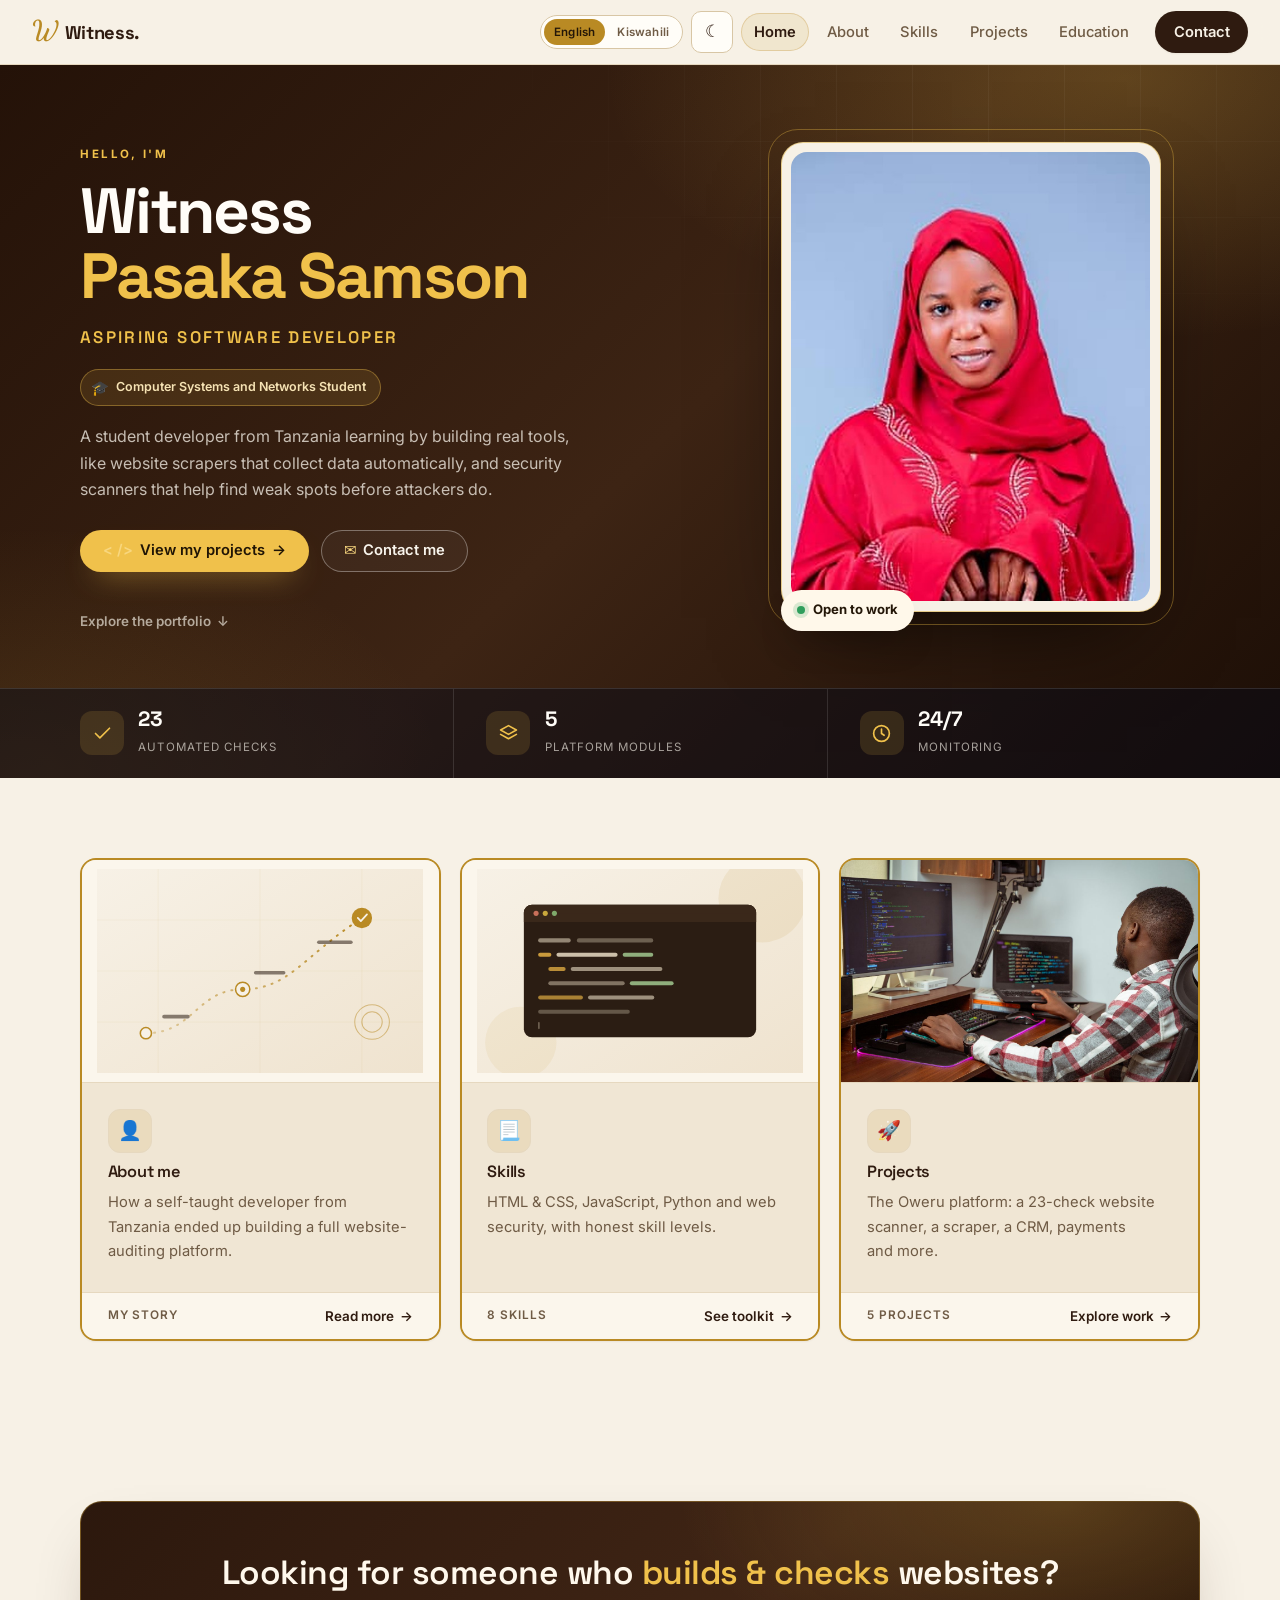
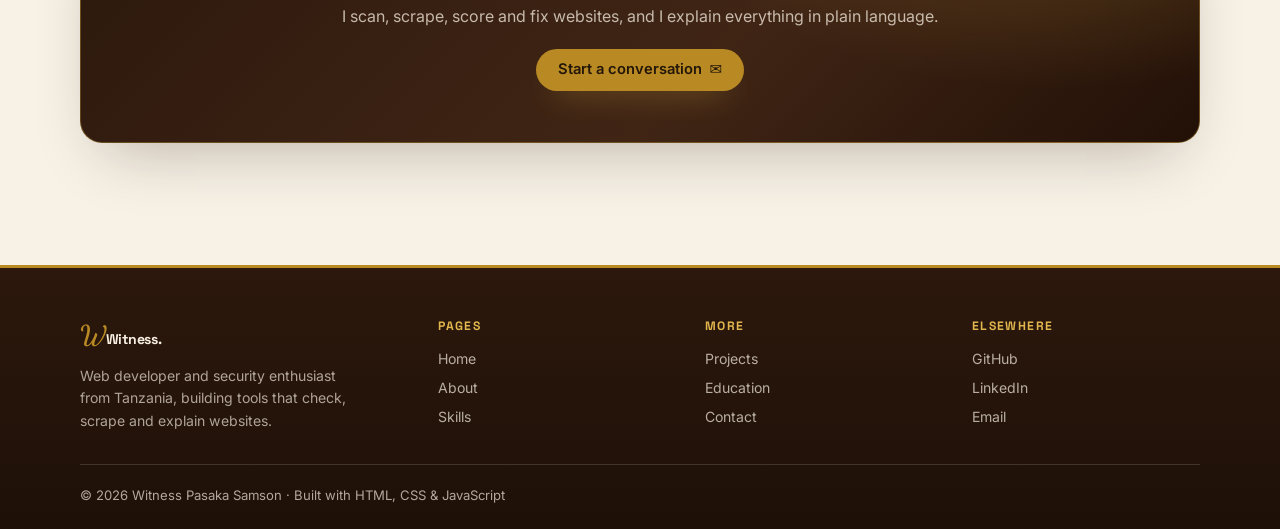
==== index.html @ 0517b13f "Initial portfolio with SEO, education, contact, projects, web3forms" ====
<!DOCTYPE html>
<html lang="en">
<!-- HOME PAGE -->
<head>
  <meta charset="UTF-8" />
  <meta name="viewport" content="width=device-width, initial-scale=1.0" />
  <title>Witness Pasaka Samson — Web Developer &amp; Security Enthusiast</title>
  <meta name="description" content="Portfolio of Witness Pasaka Samson — self-taught web developer from Tanzania building website scrapers, security scanners and the Oweru Tech Solutions platform." />
  <link rel="icon" href="data:image/svg+xml,<svg xmlns='http://www.w3.org/2000/svg' viewBox='0 0 32 32'><rect width='32' height='32' rx='7' fill='%233a2316'/><text x='16' y='22' text-anchor='middle' font-size='18' fill='%23c9a227' font-family='sans-serif' font-weight='700'>W</text></svg>" />
  <meta name="theme-color" content="#3a2316" />
  <meta name="robots" content="index, follow, max-image-preview:large" />
  <link rel="canonical" href="https://witnessamson047.github.io/" />
  <meta property="og:site_name" content="Witness Pasaka Samson — Portfolio" />
  <meta property="og:locale" content="en_US" />
  <meta property="og:locale:alternate" content="sw_TZ" />
  <meta property="og:image:alt" content="Portrait of Witness Pasaka Samson" />
  <script>
    (function () {
      try {
        var saved = localStorage.getItem("theme");
        var theme = saved || (window.matchMedia("(prefers-color-scheme: dark)").matches ? "dark" : "light");
        document.documentElement.setAttribute("data-theme", theme);
      } catch (e) {}
    })();
  </script>
  <script src="i18n.js"></script>
  <link rel="stylesheet" href="styles.css" />
  <link rel="preconnect" href="https://fonts.googleapis.com" />
  <meta property="og:title" content="Witness Pasaka Samson — Web Developer &amp; Security Enthusiast" />
  <meta property="og:description" content="Portfolio of Witness Pasaka Samson — self-taught web developer from Tanzania building website scrapers, security scanners and the Oweru Tech Solutions platform." />
  <meta property="og:type" content="website" />
  <meta property="og:url" content="https://witnessamson047.github.io/" />
  <meta property="og:image" content="https://witnessamson047.github.io/images/profile.jpg" />
  <meta property="og:image:width" content="1200" />
  <meta property="og:image:height" content="630" />
  <meta name="twitter:card" content="summary_large_image" />
  <meta name="twitter:title" content="Witness Pasaka Samson — Web Developer &amp; Security Enthusiast" />
  <meta name="twitter:description" content="Portfolio of Witness Pasaka Samson — self-taught web developer from Tanzania building website scrapers, security scanners and the Oweru Tech Solutions platform." />
  <meta name="twitter:image" content="https://witnessamson047.github.io/images/profile.jpg" />
  <link rel="preconnect" href="https://fonts.gstatic.com" crossorigin />
  <link href="https://fonts.googleapis.com/css2?family=Inter:wght@400;500;600;700&family=Space+Grotesk:wght@500;600;700&family=Dancing+Script:wght@600;700&display=swap" rel="stylesheet" />
</head>
<body>

  <a class="skip-link" href="#main">Skip to content</a>

  <header class="navbar">
    <a href="index.html" class="logo" aria-label="Witness Pasaka Samson — home">
      <span class="cursive">W</span><span class="rest">Witness.</span>
    </a>
    <div class="nav-actions">
      <div class="lang-switch" role="group" aria-label="Language / Lugha">
        <button type="button" class="lang-option" data-lang="en" aria-pressed="true">English</button>
        <button type="button" class="lang-option" data-lang="sw" aria-pressed="false">Kiswahili</button>
      </div>
      <button class="theme-toggle" id="themeToggle" type="button" aria-label="Switch to dark theme" aria-pressed="false">
        <span class="theme-icon" aria-hidden="true">&#9789;</span>
      </button>
      <button class="menu-toggle" id="menuToggle" aria-label="Open menu" aria-expanded="false" aria-controls="navLinks">&#9776;</button>
      <nav class="nav-links" id="navLinks" aria-label="Main navigation">
      <a href="index.html" class="active" aria-current="page">Home</a>
      <a href="about.html">About</a>
      <a href="skills.html">Skills</a>
      <a href="projects.html">Projects</a>
      <a href="education.html">Education</a>
      <a href="contact.html" class="nav-cta">Contact</a>
      </nav>
    </div>
  </header>

  <main id="main" tabindex="-1">

    <!-- ============ HERO ============ -->
    <section class="hero">
      <div class="container">
        <div class="hero-grid" data-fade>
          <div class="hero-left">
            <p class="eyebrow">Hello, I'm</p>
            <h1>Witness <span class="accent">Pasaka Samson</span></h1>
            <p class="hero-role">Aspiring Software Developer</p>
            <span class="intro-badge"><span class="icon" aria-hidden="true">&#127891;</span><span>Computer Systems and Networks Student</span></span>
            <p class="hero-text">
              A student developer from Tanzania learning by building real tools,
              like website scrapers that collect data automatically, and security
              scanners that help find weak spots before attackers do.
            </p>
            <div class="hero-buttons">
              <a href="projects.html" class="btn btn-primary"><span class="code" aria-hidden="true">&lt; /&gt;</span> View my projects <span aria-hidden="true">&rarr;</span></a>
              <a href="contact.html" class="btn btn-outline"><span class="mail" aria-hidden="true">&#9993;</span> Contact me</a>
            </div>
            <a class="hero-scroll" href="#highlights">Explore the portfolio <span aria-hidden="true">&darr;</span></a>
          </div>
          <div class="hero-visual">
            <figure class="photo-frame">
              <img src="images/profile-hero.jpg" alt="Portrait of Witness Pasaka Samson" width="600" height="750" />
            </figure>
            <div class="hero-badge">
              <span class="hero-badge-dot" aria-hidden="true"></span>
              <span>Open to work</span>
            </div>
          </div>
        </div>
      </div>

      <div class="hero-band">
        <div class="container hero-band-inner">
          <div class="hero-stat">
            <span class="hero-stat-icon" aria-hidden="true">
              <svg viewBox="0 0 24 24" fill="none" stroke="currentColor" stroke-width="1.9" stroke-linecap="round" stroke-linejoin="round"><path d="M20 6 9 17l-5-5"/></svg>
            </span>
            <div class="hero-stat-copy"><strong>23</strong><span>Automated checks</span></div>
          </div>
          <div class="hero-stat">
            <span class="hero-stat-icon" aria-hidden="true">
              <svg viewBox="0 0 24 24" fill="none" stroke="currentColor" stroke-width="1.9" stroke-linecap="round" stroke-linejoin="round"><path d="m12 3 9 5-9 5-9-5 9-5Z"/><path d="m3 13 9 5 9-5"/></svg>
            </span>
            <div class="hero-stat-copy"><strong>5</strong><span>Platform modules</span></div>
          </div>
          <div class="hero-stat">
            <span class="hero-stat-icon" aria-hidden="true">
              <svg viewBox="0 0 24 24" fill="none" stroke="currentColor" stroke-width="1.9" stroke-linecap="round" stroke-linejoin="round"><circle cx="12" cy="12" r="9"/><path d="M12 7v5l3 2"/></svg>
            </span>
            <div class="hero-stat-copy"><strong>24/7</strong><span>Monitoring</span></div>
          </div>
        </div>
      </div>
    </section>

    <!-- ============ HIGHLIGHTS ============ -->
    <section class="section" id="highlights">
      <div class="container">
        <div class="home-strip" data-fade>

          <article class="card home-card">
            <figure class="card-media">
              <img src="images/story-journey.svg" alt="" loading="lazy" />
            </figure>
            <div class="card-body">
              <div class="icon-badge" aria-hidden="true">&#128100;</div>
              <h3>About me</h3>
              <p>How a self-taught developer from Tanzania ended up building a full website-auditing platform.</p>
            </div>
            <footer class="card-footer">
              <span class="card-meta">My story</span>
              <a class="card-action" href="about.html">Read more <span aria-hidden="true">&rarr;</span></a>
            </footer>
          </article>

          <article class="card home-card">
            <figure class="card-media">
              <img src="images/skills-code.svg" alt="" loading="lazy" />
            </figure>
            <div class="card-body">
              <div class="icon-badge" aria-hidden="true">&#128195;</div>
              <h3>Skills</h3>
              <p>HTML &amp; CSS, JavaScript, Python and web security, with honest skill levels.</p>
            </div>
            <footer class="card-footer">
              <span class="card-meta">8 skills</span>
              <a class="card-action" href="skills.html">See toolkit <span aria-hidden="true">&rarr;</span></a>
            </footer>
          </article>

          <article class="card home-card">
            <figure class="card-media">
              <img class="photo" src="images/oweru-developer-coding.jpg" alt="Developer writing code at a workstation, from Oweru Tech Solutions" loading="lazy" />
            </figure>
            <div class="card-body">
              <div class="icon-badge" aria-hidden="true">&#128640;</div>
              <h3>Projects</h3>
              <p>The Oweru platform: a 23-check website scanner, a scraper, a CRM, payments and more.</p>
            </div>
            <footer class="card-footer">
              <span class="card-meta">5 projects</span>
              <a class="card-action" href="projects.html">Explore work <span aria-hidden="true">&rarr;</span></a>
            </footer>
          </article>

        </div>
      </div>
    </section>

    <!-- ============ CALL TO ACTION ============ -->
    <section class="section section-alt cta-section">
      <div class="container">
        <div class="section-head centered" data-fade>
          <h2 style="font-size:clamp(1.5rem,3.4vw,2.1rem);">Looking for someone who <span class="accent">builds &amp; checks</span> websites?</h2>
          <p class="lead" style="margin-inline:auto;">I scan, scrape, score and fix websites, and I explain everything in plain language.</p>
          <a href="contact.html" class="btn btn-primary" style="margin-top:0.6rem;">Start a conversation <span aria-hidden="true">&#9993;</span></a>
        </div>
      </div>
    </section>

  </main>

  <footer class="footer">
    <div class="container">
      <div class="footer-grid">
        <div class="footer-brand">
          <a href="index.html" class="logo"><span class="cursive">W</span><span class="rest">Witness.</span></a>
          <p>Web developer and security enthusiast from Tanzania, building tools that check, scrape and explain websites.</p>
        </div>
        <div>
          <h4>Pages</h4>
          <a href="index.html">Home</a>
          <a href="about.html">About</a>
          <a href="skills.html">Skills</a>
        </div>
        <div>
          <h4>More</h4>
          <a href="projects.html">Projects</a>
          <a href="education.html">Education</a>
          <a href="contact.html">Contact</a>
        </div>
        <div>
          <h4>Elsewhere</h4>
          <a href="https://github.com/witnessamson047" target="_blank" rel="noopener">GitHub</a>
          <a href="https://linkedin.com" target="_blank" rel="noopener">LinkedIn</a>
          <a href="mailto:witnessamson047@gmail.com">Email</a>
        </div>
      </div>
      <div class="footer-bottom">
        <p data-i18n="footer.legal">&copy; <span id="year"></span> Witness Pasaka Samson &middot; Built with HTML, CSS &amp; JavaScript</p>
        <button id="backToTop" class="back-to-top" aria-label="Back to top">&uarr;</button>
      </div>
    </div>
  </footer>

  <script src="script.js"></script>
</body>
</html>
---- styles.css ----
/* ==========================================================================
   Witness Pasaka Samson — portfolio design system
   One stylesheet shared by every page. Organised in layers:
   1 tokens, 2 base, 3 layout helpers, 4 nav, 5 hero, 6 buttons,
   7 cards (+ shared card footer), 8 page sections, 9 footer, 10 states,
   11 motion, 12 responsive.
   ========================================================================== */

/* ============================ 1. Design tokens ============================ */
:root {
  color-scheme: light;

  --bg: #f7f1e6;
  --bg-alt: #f0e6d4;
  --surface: #fffdf8;
  --surface-sunken: #fbf6ec;
  --border: #e6d8bf;
  --border-strong: #d8c6a5;

  --text: #2f1b10;
  --text-muted: #6f5b45;

  --gold: #b98a24;
  --gold-bright: #d9ad3f;
  --gold-soft: rgba(185, 138, 36, 0.12);
  --gold-ring: rgba(185, 138, 36, 0.32);
  --gold-ink: #6d4f14;
  --nav-bg: rgba(247, 241, 230, 0.86);
  --solid-hover: #462817;
  --danger: #9a211a;
  --danger-ring: rgba(179, 38, 30, 0.18);
  --success-bg: #f0f7f1;
  --success-border: #bfd8c6;
  --success-text: #2c6e49;

  --radius-sm: 10px;
  --radius: 16px;
  --radius-lg: 22px;

  --shadow-sm: 0 1px 2px rgba(47, 27, 16, 0.06);
  --shadow-md: 0 10px 24px -10px rgba(47, 27, 16, 0.22);
  --shadow-lg: 0 28px 60px -24px rgba(47, 27, 16, 0.3);

  --font-body: "Inter", "Segoe UI", system-ui, -apple-system, sans-serif;
  --font-display: "Space Grotesk", "Inter", system-ui, sans-serif;

  --max-width: 1120px;
  --gutter: clamp(1.1rem, 4vw, 2rem);
  --ease: cubic-bezier(0.4, 0, 0.2, 1);
}

/* Dark theme — same tokens, re-pointed. Set by the toggle in the navbar. */
html[data-theme="dark"] {
  color-scheme: dark;

  --bg: #17120e;
  --bg-alt: #201812;
  --surface: #241b14;
  --surface-sunken: #1d1610;
  --border: #3a2b1e;
  --border-strong: #4b3826;

  --text: #f6ecdb;
  --text-muted: #bda98d;

  --gold: #d9ad3f;
  --gold-bright: #e8c76b;
  --gold-soft: rgba(217, 173, 63, 0.14);
  --gold-ring: rgba(217, 173, 63, 0.4);
  --gold-ink: #ecc878;
  --nav-bg: rgba(23, 18, 14, 0.86);
  --solid-hover: #e4d3b8;

  --danger: #ff9d92;
  --danger-ring: rgba(255, 157, 146, 0.25);
  --success-bg: #15261b;
  --success-border: #2d5339;
  --success-text: #86e0aa;

  --shadow-sm: 0 1px 2px rgba(0, 0, 0, 0.4);
  --shadow-md: 0 10px 24px -10px rgba(0, 0, 0, 0.6);
  --shadow-lg: 0 28px 60px -24px rgba(0, 0, 0, 0.7);
}

/* ================================ 2. Base ================================ */
*,
*::before,
*::after { box-sizing: border-box; }

* { margin: 0; padding: 0; }

html { scroll-behavior: smooth; -webkit-text-size-adjust: 100%; }

/* Keep in-page targets clear of the sticky navbar */
[id] { scroll-margin-top: 84px; }

body {
  background: var(--bg);
  color: var(--text);
  font-family: var(--font-body);
  font-size: 1rem;
  line-height: 1.65;
  -webkit-font-smoothing: antialiased;
  transition: background-color 0.3s var(--ease), color 0.3s var(--ease);
}

h1, h2, h3, h4 {
  font-family: var(--font-display);
  font-weight: 600;
  line-height: 1.2;
  letter-spacing: -0.015em;
  color: var(--text);
  text-wrap: balance;
}

p { text-wrap: pretty; }

a { color: var(--gold); text-decoration: none; }
a:hover { color: var(--text); }

img { display: block; max-width: 100%; }

ul { list-style: none; }

::selection { background: var(--gold-ring); color: var(--text); }

:focus-visible {
  outline: 2px solid var(--gold);
  outline-offset: 3px;
  border-radius: 4px;
}

/* Skip link for keyboard users */
.skip-link {
  position: absolute;
  left: 1rem;
  top: -100px;
  z-index: 200;
  padding: 0.7rem 1.1rem;
  border-radius: var(--radius-sm);
  background: var(--text);
  color: var(--bg);
  font-weight: 600;
  transition: top 0.2s var(--ease);
}
.skip-link:focus { top: 1rem; color: var(--bg); }

/* ============================ 3. Layout helpers ========================== */
.container {
  width: min(var(--max-width), 100% - (var(--gutter) * 2));
  margin-inline: auto;
}

.accent { color: var(--gold); }

.section { padding: clamp(3rem, 7vw, 5rem) 0; }
.section-alt { background: var(--bg); }
.section-tight { padding-top: clamp(1.5rem, 4vw, 3rem); }

/* Dark call-to-action panel at the end of the home page */
.cta-section .section-head {
  max-width: none;
  padding: clamp(1.8rem, 5vw, 3.2rem);
  border: 1px solid rgba(217, 173, 63, 0.35);
  border-radius: var(--radius-lg);
  background:
    radial-gradient(620px 300px at 88% 0%, rgba(217, 173, 63, 0.22), transparent 62%),
    linear-gradient(135deg, #2c180d 0%, #402515 58%, #221007 100%);
  --text: #f7efe1;
  --text-muted: rgba(247, 239, 225, 0.74);
  color: #f7efe1;
  box-shadow: var(--shadow-lg);
}
.cta-section .section-head h2 {
  color: #fff8ec;
  font-size: clamp(1.5rem, 3.4vw, 2.1rem);
}
.cta-section .section-head .accent { color: #f0c14b; }
.cta-section .section-head .lead { color: var(--text-muted); }
.cta-section .section-head .btn-primary {
  background: var(--gold);
  color: #241708;
  box-shadow: 0 16px 30px -18px rgba(217, 173, 63, 0.9);
}
.cta-section .section-head .btn-primary:hover {
  background: var(--gold-bright);
  color: #241708;
}

.section-head {
  display: flex;
  flex-direction: column;
  gap: 0.6rem;
  margin-bottom: clamp(1.6rem, 4vw, 2.6rem);
}
.section-head.centered {
  align-items: center;
  text-align: center;
}

.section-title {
  font-size: clamp(1.45rem, 3.2vw, 2rem);
  margin-bottom: 1.9rem;
  position: relative;
}
.section-title.centered {
  text-align: center;
  margin-bottom: 1.9rem;
}

.eyebrow {
  color: var(--gold);
  font-size: 0.75rem;
  font-weight: 700;
  letter-spacing: 0.18em;
  text-transform: uppercase;
}

.lead {
  color: var(--text-muted);
  max-width: 62ch;
}

/* ============================== 4. Navbar ================================ */
.navbar {
  position: sticky;
  top: 0;
  z-index: 100;
  display: flex;
  align-items: center;
  justify-content: space-between;
  gap: 1rem;
  padding: 0.7rem var(--gutter);
  background: var(--nav-bg);
  backdrop-filter: blur(14px);
  -webkit-backdrop-filter: blur(14px);
  border-bottom: 1px solid var(--border);
  transition: box-shadow 0.25s var(--ease);
}
.navbar.scrolled { box-shadow: var(--shadow-sm); }

.logo {
  display: inline-flex;
  align-items: baseline;
  gap: 0.45rem;
  font-family: var(--font-display);
  font-size: 1.15rem;
  font-weight: 700;
  color: var(--text);
  letter-spacing: -0.02em;
}
.logo:hover { color: var(--text); }
.logo .cursive {
  font-family: "Dancing Script", "Segoe Script", cursive;
  font-size: 1.7rem;
  line-height: 1;
  color: var(--gold);
}
.logo .rest { color: var(--text); }

.nav-actions {
  display: flex;
  align-items: center;
  gap: 0.5rem;
}

.nav-links {
  display: flex;
  align-items: center;
  gap: 0.35rem;
}
.nav-links a {
  display: inline-flex;
  align-items: center;
  padding: 0.42rem 0.8rem;
  border-radius: 999px;
  font-size: 0.92rem;
  font-weight: 500;
  color: var(--text-muted);
  transition: color 0.2s var(--ease), background 0.2s var(--ease);
}
.nav-links a:hover { color: var(--text); background: rgba(185, 138, 36, 0.1); }
.nav-links a.active {
  color: var(--text);
  font-weight: 600;
  background: var(--gold-soft);
  box-shadow: inset 0 0 0 1px rgba(185, 138, 36, 0.28);
}

.nav-links a.nav-cta {
  margin-left: 0.5rem;
  padding: 0.55rem 1.15rem;
  background: var(--text);
  color: var(--bg);
  font-weight: 600;
  box-shadow: var(--shadow-sm);
}
.nav-links a.nav-cta:hover,
.nav-links a.nav-cta.active {
  background: var(--solid-hover);
  color: var(--bg);
}
.nav-links a.nav-cta.active { box-shadow: var(--shadow-sm); }

.theme-toggle {
  display: inline-grid;
  place-items: center;
  width: 42px;
  height: 42px;
  border: 1px solid var(--border-strong);
  border-radius: var(--radius-sm);
  background: var(--surface);
  color: var(--text);
  font-size: 1.05rem;
  line-height: 1;
  cursor: pointer;
  transition: background 0.2s var(--ease), border-color 0.2s var(--ease),
    transform 0.15s var(--ease);
}
.theme-toggle:hover { background: var(--gold-soft); border-color: var(--gold); }
.theme-toggle:active { transform: scale(0.95); }

/* Language: two explicit options in a segmented control */
.lang-switch {
  display: inline-flex;
  align-items: center;
  gap: 2px;
  padding: 3px;
  border: 1px solid var(--border-strong);
  border-radius: 999px;
  background: var(--surface);
}
.lang-option {
  border: 0;
  background: transparent;
  color: var(--text-muted);
  font-family: var(--font-body);
  font-size: 0.72rem;
  font-weight: 600;
  letter-spacing: 0.02em;
  padding: 0.38rem 0.62rem;
  border-radius: 999px;
  cursor: pointer;
  transition: background 0.18s var(--ease), color 0.18s var(--ease);
}
.lang-option:hover { color: var(--text); background: var(--gold-soft); }
.lang-option.is-active { background: var(--gold); color: #241708; }

.menu-toggle {
  display: none;
  align-items: center;
  justify-content: center;
  width: 42px;
  height: 42px;
  border: 1px solid var(--border-strong);
  border-radius: var(--radius-sm);
  background: var(--surface);
  color: var(--text);
  font-size: 1.15rem;
  line-height: 1;
  cursor: pointer;
}
.menu-toggle:hover { background: var(--gold-soft); }

/* ================================ 5. Hero ================================
   Navy-and-gold hero: deep navy field, gold accents, portrait on the right
   and a dark statistic band underneath.
   ======================================================================== */
.hero {
  /* Local palette so the hero keeps its navy identity in both themes */
  --text: #f6f1e7;
  --text-muted: rgba(246, 241, 231, 0.76);
  --border: rgba(255, 255, 255, 0.14);
  --gold: #f0c14b;
  --gold-bright: #f8d77f;
  --gold-soft: rgba(240, 193, 75, 0.12);
  --gold-ink: #f6e3b4;

  position: relative;
  overflow: hidden;
  padding: clamp(2.6rem, 6vw, 4.6rem) 0 0;
  color: #f6f1e7;
  background:
    radial-gradient(840px 420px at 88% 2%, rgba(217, 173, 63, 0.24), transparent 62%),
    radial-gradient(700px 420px at 2% 100%, rgba(217, 173, 63, 0.12), transparent 60%),
    linear-gradient(135deg, #241208 0%, #3d2414 52%, #1c0e06 100%);
}
.hero::before {
  content: "";
  position: absolute;
  inset: 0;
  background-image:
    linear-gradient(rgba(255, 255, 255, 0.045) 1px, transparent 1px),
    linear-gradient(90deg, rgba(255, 255, 255, 0.045) 1px, transparent 1px);
  background-size: 76px 76px;
  -webkit-mask-image: radial-gradient(680px 420px at 78% 0%, #000 10%, transparent 78%);
  mask-image: radial-gradient(680px 420px at 78% 0%, #000 10%, transparent 78%);
  pointer-events: none;
}
.hero > .container { position: relative; z-index: 1; }

.hero-grid {
  display: grid;
  grid-template-columns: minmax(0, 1.08fr) minmax(0, 0.82fr);
  align-items: center;
  gap: clamp(1.8rem, 5vw, 3.6rem);
}

.hero-left { max-width: 35rem; }

.hero .eyebrow {
  display: inline-flex;
  align-items: center;
  gap: 0.7rem;
  color: var(--gold);
  font-size: 0.72rem;
  letter-spacing: 0.22em;
}

.hero h1 {
  font-size: clamp(2.4rem, 5.8vw, 4rem);
  font-weight: 700;
  line-height: 1.02;
  letter-spacing: -0.035em;
  color: #fffdf8;
  margin: 0.85rem 0 0.9rem;
}
.hero h1 .accent { color: var(--gold); }

.hero-role {
  color: var(--gold);
  font-family: var(--font-display);
  font-size: 1.05rem;
  font-weight: 600;
  letter-spacing: 0.14em;
  text-transform: uppercase;
}

.intro-badge {
  display: inline-flex;
  align-items: center;
  gap: 0.45rem;
  margin: 1.1rem 0 1.1rem;
  padding: 0.34rem 0.9rem 0.34rem 0.6rem;
  border: 1px solid rgba(240, 193, 75, 0.38);
  border-radius: 999px;
  background: rgba(240, 193, 75, 0.12);
  color: var(--gold-ink);
  font-size: 0.78rem;
  font-weight: 600;
}
.intro-badge .icon { font-size: 0.9rem; }

.hero-text {
  color: var(--text-muted);
  max-width: 32rem;
  margin-bottom: 1.7rem;
}

.hero-buttons {
  display: flex;
  flex-wrap: wrap;
  gap: 0.8rem;
}

/* Gold primary + ghost outline, scoped to the navy field */
.hero .btn-primary {
  background: var(--gold);
  color: #201505;
  box-shadow: 0 14px 30px -16px rgba(240, 193, 75, 0.85);
}
.hero .btn-primary:hover { background: var(--gold-bright); }
.hero .btn-outline {
  border-color: rgba(255, 255, 255, 0.34);
  background: rgba(255, 255, 255, 0.04);
  color: #f8f4ec;
}
.hero .btn-outline:hover {
  border-color: var(--gold);
  background: rgba(240, 193, 75, 0.12);
  color: #fff;
}

.hero-scroll {
  display: inline-flex;
  align-items: center;
  gap: 0.4rem;
  margin-top: clamp(1.6rem, 4vw, 2.4rem);
  font-size: 0.84rem;
  font-weight: 600;
  color: rgba(246, 241, 231, 0.65);
}
.hero-scroll:hover { color: var(--gold); }

/* Portrait */
.hero-visual {
  position: relative;
  display: grid;
  place-items: center;
  padding-bottom: 1.2rem;
}

.photo-frame {
  position: relative;
  width: 100%;
  max-width: 380px;
  margin-inline: auto;
  border: 1px solid rgba(217, 173, 63, 0.55);
  border-radius: 22px;
  background: #f7f1e6;
  padding: 0.6rem;
  box-shadow: 0 40px 90px -34px rgba(0, 0, 0, 0.75);
}
.photo-frame::after {
  content: "";
  position: absolute;
  inset: -14px;
  border: 1px solid rgba(217, 173, 63, 0.4);
  border-radius: 30px;
  pointer-events: none;
}
.photo-frame img {
  display: block;
  width: 100%;
  height: auto;
  aspect-ratio: 4 / 5;
  object-fit: cover;
  object-position: 50% 22%;
  border-radius: 16px;
}

.hero-badge {
  position: absolute;
  left: max(0px, calc(50% - 190px));
  bottom: 0;
  display: inline-flex;
  align-items: center;
  gap: 0.5rem;
  padding: 0.6rem 1rem;
  border-radius: 999px;
  background: #fff8ea;
  color: #241708;
  font-size: 0.82rem;
  font-weight: 700;
  box-shadow: 0 18px 34px -16px rgba(0, 0, 0, 0.55);
}
.hero-badge-dot {
  width: 8px;
  height: 8px;
  border-radius: 50%;
  background: #2f9e5c;
  box-shadow: 0 0 0 4px rgba(47, 158, 92, 0.18);
}

/* Statistic band under the hero */
.hero-band {
  position: relative;
  z-index: 1;
  margin-top: clamp(2.2rem, 5vw, 3.4rem);
  background: rgba(5, 11, 26, 0.45);
  border-top: 1px solid rgba(255, 255, 255, 0.12);
}
.hero-band-inner {
  display: grid;
  grid-template-columns: repeat(3, minmax(0, 1fr));
}
.hero-stat {
  display: flex;
  align-items: center;
  gap: 0.9rem;
  padding: 1.2rem 0;
}
.hero-stat + .hero-stat {
  border-left: 1px solid rgba(255, 255, 255, 0.12);
  padding-left: clamp(1rem, 3vw, 2rem);
}
.hero-stat-icon {
  display: grid;
  place-items: center;
  flex: 0 0 auto;
  width: 44px;
  height: 44px;
  border-radius: 12px;
  background: rgba(240, 193, 75, 0.14);
  color: var(--gold);
}
.hero-stat-icon svg { width: 21px; height: 21px; }
.hero-stat-copy strong {
  display: block;
  font-family: var(--font-display);
  font-size: 1.3rem;
  line-height: 1.15;
  color: #fffdf8;
}
.hero-stat-copy span {
  font-size: 0.72rem;
  letter-spacing: 0.09em;
  text-transform: uppercase;
  color: rgba(246, 241, 231, 0.64);
}

/* Page headers (sub-pages) — cream field, gold rules, bold title */
.page-hero {
  padding: clamp(2.6rem, 6vw, 4.2rem) 0 clamp(2rem, 4.5vw, 3rem);
  text-align: center;
  color: #f6f1e7;
  --text: #f6f1e7;
  --text-muted: rgba(246, 241, 231, 0.76);
  --border: rgba(255, 255, 255, 0.14);
  --gold: #f0c14b;
  --gold-bright: #f8d77f;
  --gold-soft: rgba(240, 193, 75, 0.12);
  --gold-ink: #f6e3b4;
  background:
    radial-gradient(840px 420px at 88% 2%, rgba(217, 173, 63, 0.24), transparent 62%),
    radial-gradient(700px 420px at 2% 100%, rgba(217, 173, 63, 0.12), transparent 60%),
    linear-gradient(135deg, #241208 0%, #3d2414 52%, #1c0e06 100%);
  border-bottom: 1px solid var(--border);
}
html[data-theme="dark"] .page-hero {
  background:
    radial-gradient(680px 320px at 50% -20%, rgba(217, 173, 63, 0.16), transparent 70%),
    linear-gradient(180deg, #241a12, var(--bg));
}
.page-hero .eyebrow {
  display: inline-flex;
  align-items: center;
  gap: 0.7rem;
  color: var(--gold-ink);
  letter-spacing: 0.2em;
  margin-bottom: 0.75rem;
}
.page-hero h1 {
  font-size: clamp(2.1rem, 5vw, 3.2rem);
  font-weight: 700;
  letter-spacing: -0.03em;
  margin-bottom: 0.7rem;
}
.page-hero p {
  color: var(--text-muted);
  font-size: 1.08rem;
  max-width: 44rem;
  margin-inline: auto;
}

/* Oversized page title (About page) */
.page-hero h1.display-title {
  font-size: clamp(2.8rem, 7.5vw, 4.6rem);
  line-height: 1.02;
  letter-spacing: -0.045em;
  margin-bottom: 0.9rem;
}
.page-hero h1.display-title .accent {
  background: linear-gradient(100deg, var(--gold) 0%, var(--gold-bright) 55%, var(--gold) 100%);
  -webkit-background-clip: text;
  background-clip: text;
  -webkit-text-fill-color: transparent;
}

/* =============================== 6. Buttons ============================== */
.btn {
  display: inline-flex;
  align-items: center;
  justify-content: center;
  gap: 0.45rem;
  padding: 0.7rem 1.35rem;
  border: 1px solid transparent;
  border-radius: 999px;
  font-family: inherit;
  font-size: 0.92rem;
  font-weight: 600;
  line-height: 1.2;
  cursor: pointer;
  transition: transform 0.2s var(--ease), background 0.2s var(--ease),
    box-shadow 0.2s var(--ease), border-color 0.2s var(--ease), color 0.2s var(--ease);
}
.btn:hover { transform: translateY(-2px); }
.btn:active { transform: translateY(0); }

.btn-primary {
  background: var(--text);
  color: var(--bg);
  box-shadow: 0 10px 22px -12px rgba(47, 27, 16, 0.65);
}
.btn-primary:hover { background: var(--solid-hover); color: var(--bg); }
.btn:disabled { opacity: 0.65; cursor: progress; transform: none; }

.btn-outline {
  border-color: var(--border-strong);
  background: var(--surface);
  color: var(--text);
}
.btn-outline:hover { border-color: var(--gold); background: var(--gold-soft); color: var(--text); }

.btn-ghost { color: var(--text-muted); padding-inline: 0.6rem; }
.btn-ghost:hover { color: var(--gold); }

.btn .code,
.btn .mail { color: var(--gold-bright); }

/* ================================ 7. Cards =============================== */
.card {
  position: relative;
  display: flex;
  flex-direction: column;
  background: var(--bg-alt);
  border: 1px solid var(--gold);
  border-radius: var(--radius);
  box-shadow: var(--shadow-sm);
  overflow: hidden;
  transition: transform 0.25s var(--ease), box-shadow 0.25s var(--ease),
    border-color 0.25s var(--ease);
}
.card:hover {
  transform: translateY(-4px);
  border-color: var(--gold);
  box-shadow: var(--shadow-md);
}

.card-body {
  display: flex;
  flex-direction: column;
  flex: 1;
  padding: clamp(1.2rem, 3vw, 1.6rem);
  gap: 0.55rem;
}
.card-body h3 { font-size: 1.08rem; }
.card-body p { color: var(--text-muted); font-size: 0.92rem; }

/* Optional image band at the top of a card */
.card-media {
  margin: 0;
  border-bottom: 1px solid var(--border);
  background: var(--gold-soft);
  overflow: hidden;
}
.card-media img {
  display: block;
  width: 100%;
  aspect-ratio: 16 / 10;
  object-fit: contain;
  object-position: center;
  padding: 0.6rem;
  background: var(--surface-sunken);
  transition: transform 0.5s var(--ease);
}
.card:hover .card-media img { transform: scale(1.03); }
.card-media img.photo {
  padding: 0;
  object-fit: cover;
}

/* Shared card footer — used on every card in the site */
.card-footer {
  display: flex;
  align-items: center;
  justify-content: space-between;
  flex-wrap: wrap;
  gap: 0.6rem 1rem;
  margin-top: auto;
  padding: 0.75rem clamp(1.2rem, 3vw, 1.6rem);
  border-top: 1px solid var(--border);
  background: var(--surface-sunken);
  font-size: 0.8rem;
  color: var(--text-muted);
}
.card-footer .chips { margin: 0; }
.card-footer .card-meta {
  font-size: 0.74rem;
  font-weight: 600;
  letter-spacing: 0.08em;
  text-transform: uppercase;
  color: var(--text-muted);
}
.card-action {
  display: inline-flex;
  align-items: center;
  gap: 0.35rem;
  font-weight: 600;
  font-size: 0.84rem;
  color: var(--text);
}
.card-action span[aria-hidden] { transition: transform 0.2s var(--ease); }
.card-action:hover { color: var(--gold); }
.card-action:hover span[aria-hidden] { transform: translateX(3px); }

.card-img {
  width: 100%;
  aspect-ratio: 16 / 9;
  object-fit: contain;
  object-position: center;
  padding: 0.7rem;
  background: var(--surface-sunken);
  border-bottom: 1px solid var(--border);
}
/* Real photographs fill their frame edge to edge instead of being matted */
.card-img.photo {
  padding: 0;
  object-fit: cover;
}

.icon-badge {
  display: grid;
  place-items: center;
  width: 44px;
  height: 44px;
  border: 1px solid var(--border);
  border-radius: 12px;
  background: var(--gold-soft);
  font-size: 1.2rem;
}

.chips { display: flex; flex-wrap: wrap; gap: 0.4rem; }
.chips span {
  padding: 0.2rem 0.65rem;
  border-radius: 999px;
  background: var(--gold-soft);
  color: var(--gold-ink);
  font-size: 0.72rem;
  font-weight: 600;
  letter-spacing: 0.01em;
}

/* ========================= 8a. Home: highlights ========================== */
.home-strip {
  display: grid;
  grid-template-columns: repeat(3, minmax(0, 1fr));
  gap: 1.2rem;
}
.home-card {
  border: 2px solid var(--gold);
}
.home-card:hover { border-color: var(--gold-bright); }
.home-card .card-body h3 { font-size: 1.02rem; }
.home-card .card-body p { margin-bottom: 0.2rem; }

/* ============================ 8b. About page ============================= */
.about-story-section {
  padding: clamp(2.4rem, 5vw, 3.6rem) 0;
  background: var(--bg-alt);
  border-bottom: 2px solid var(--gold-ring);
}

/* Portrait-led hero, as in the reference portfolio layout */
.about-hero {
  padding: clamp(2.4rem, 5.5vw, 4.2rem) 0 clamp(2.6rem, 6vw, 4rem);
  color: #f6f1e7;
  --text: #f6f1e7;
  --text-muted: rgba(246, 241, 231, 0.76);
  --border: rgba(255, 255, 255, 0.14);
  --gold: #f0c14b;
  --gold-bright: #f8d77f;
  --gold-soft: rgba(240, 193, 75, 0.12);
  --gold-ink: #f6e3b4;
  background:
    radial-gradient(840px 420px at 88% 2%, rgba(217, 173, 63, 0.24), transparent 62%),
    radial-gradient(700px 420px at 2% 100%, rgba(217, 173, 63, 0.12), transparent 60%),
    linear-gradient(135deg, #241208 0%, #3d2414 52%, #1c0e06 100%);
}
html[data-theme="dark"] .about-hero {
  background:
    radial-gradient(520px 420px at 78% 30%, rgba(217, 173, 63, 0.2), transparent 68%),
    linear-gradient(180deg, #241a12, var(--bg));
}
.about-hero-grid {
  display: grid;
  grid-template-columns: minmax(0, 1.05fr) minmax(0, 0.95fr);
  gap: clamp(1.6rem, 4vw, 3rem);
  align-items: center;
}
.about-display {
  font-size: clamp(2.6rem, 6.6vw, 4.8rem);
  line-height: 1.02;
  letter-spacing: -0.045em;
  margin-bottom: 1.1rem;
}
.about-display .accent {
  background: linear-gradient(100deg, var(--gold) 0%, var(--gold-bright) 55%, var(--gold) 100%);
  -webkit-background-clip: text;
  background-clip: text;
  -webkit-text-fill-color: transparent;
}
.about-display .dot { color: var(--gold); }
.about-hero-lead {
  max-width: 34rem;
  margin-bottom: 1.5rem;
  color: var(--text-muted);
  font-size: clamp(1.02rem, 1.4vw, 1.16rem);
  line-height: 1.75;
}
.about-hero-lead strong { color: var(--text); }
.about-hero-actions { display: flex; flex-wrap: wrap; gap: 0.7rem; }
.about-hero-photo {
  position: relative;
  width: min(100%, 420px);
  margin: 0;
  justify-self: center;
}
.about-hero-photo::before {
  content: "";
  position: absolute;
  inset: -5% -5% 3%;
  border-radius: 50%;
  background: radial-gradient(circle at 50% 38%, #f2c657 0%, #d9ad3f 58%, #b98a24 100%);
}
.about-hero-photo img {
  position: relative;
  display: block;
  width: 100%;
  height: auto;
  aspect-ratio: 1 / 1;
  object-fit: cover;
  object-position: 50% 16%;
  border-radius: 50%;
  border: 7px solid #fdf8ee;
  box-shadow: 0 30px 60px -30px rgba(20, 10, 4, 0.6);
}

/* Contact and skills strip (Skills page) */
.info-band {
  padding: clamp(1.7rem, 4vw, 2.6rem) 0;
  color: #f7efe1;
  background:
    radial-gradient(620px 260px at 88% 0%, rgba(217, 173, 63, 0.2), transparent 62%),
    linear-gradient(135deg, #2c180d 0%, #402515 58%, #221007 100%);
}
.info-band-grid {
  display: grid;
  grid-template-columns: minmax(0, 0.9fr) minmax(0, 1.1fr);
  gap: clamp(1.4rem, 3vw, 2.8rem);
}
.info-band h2 {
  margin-bottom: 0.9rem;
  color: var(--gold-bright);
  font-size: 0.76rem;
  letter-spacing: 0.2em;
  text-transform: uppercase;
}
.band-list,
.band-skills {
  list-style: none;
  display: grid;
  gap: 0.6rem;
}
.band-list li {
  display: flex;
  align-items: center;
  gap: 0.6rem;
  font-size: 0.95rem;
  color: rgba(247, 239, 225, 0.86);
}
.band-list li > span:first-child { color: var(--gold-bright); }
.band-skills {
  grid-template-columns: repeat(3, minmax(0, 1fr));
  gap: 0.8rem;
}
.band-skills li {
  display: flex;
  align-items: center;
  gap: 0.5rem;
  font-size: 0.82rem;
  color: rgba(247, 239, 225, 0.86);
}
.band-mark {
  display: grid;
  place-items: center;
  width: 36px;
  height: 36px;
  flex: none;
  border-radius: 11px;
  border: 1px solid rgba(247, 240, 228, 0.22);
  background: rgba(247, 240, 228, 0.08);
  color: var(--gold-bright);
  font-size: 0.72rem;
  font-weight: 700;
}

/* Story reads in two balanced columns on wide screens */
.about-layout { max-width: none; }
.about-story {
  column-count: 2;
  column-gap: clamp(1.8rem, 4vw, 3rem);
}
.about-story p {
  color: var(--text-muted);
  font-size: 1.06rem;
  line-height: 1.85;
  break-inside: avoid;
  margin-bottom: 1.1rem;
}
.about-story strong, .about-story em { color: var(--text); }

/* Featured project block */
.about-project-section {
  padding: clamp(2.4rem, 5vw, 3.6rem) 0;
  background: var(--surface);
  border-top: 2px solid var(--gold);
}
.about-project {
  display: grid;
  grid-template-columns: minmax(0, 0.95fr) minmax(0, 1.05fr);
  gap: clamp(1.6rem, 4vw, 3rem);
  align-items: center;
}
.about-project-media {
  position: relative;
  margin: 0;
  overflow: hidden;
  border: 1px solid var(--gold-ring);
  border-radius: var(--radius-lg);
  background: var(--surface-sunken);
  box-shadow: var(--shadow-md);
}
.about-project-media img {
  display: block;
  width: 100%;
  aspect-ratio: 4 / 3;
  object-fit: cover;
}
.about-project-media figcaption {
  position: absolute;
  top: 0.9rem;
  left: 0.9rem;
  padding: 0.32rem 0.78rem;
  border-radius: 999px;
  background: rgba(30, 17, 8, 0.82);
  color: #f7efe1;
  font-size: 0.7rem;
  font-weight: 600;
  letter-spacing: 0.14em;
  text-transform: uppercase;
}
.project-eyebrow {
  display: inline-block;
  margin-bottom: 0.7rem;
  color: var(--gold);
  font-size: 0.72rem;
  font-weight: 700;
  letter-spacing: 0.2em;
  text-transform: uppercase;
}
.about-project .section-title { margin-bottom: 0.9rem; }
.about-project-lead {
  margin-bottom: 1.1rem;
  color: var(--text-muted);
  font-size: 1.04rem;
  line-height: 1.8;
}
.project-points {
  list-style: none;
  display: grid;
  gap: 0.7rem;
  margin-bottom: 1.3rem;
}
.project-points li {
  position: relative;
  padding-left: 1.15rem;
  color: var(--text-muted);
  font-size: 0.95rem;
  line-height: 1.7;
}
.project-points li::before {
  content: "";
  position: absolute;
  left: 0;
  top: 0.62em;
  width: 7px;
  height: 7px;
  border-radius: 50%;
  background: var(--gold);
}
.project-points strong { color: var(--text); }
.project-foot {
  display: flex;
  flex-wrap: wrap;
  align-items: center;
  justify-content: space-between;
  gap: 1rem;
  padding-top: 1.1rem;
  border-top: 1px solid var(--border);
}
.project-foot .chips { margin: 0; }

/* ============================ 8c. Skills page ============================ */
/* Skills page — clear break from the hero, then compact skill cards */
.skills-hero { border-bottom: 1px solid var(--border); }
.skills-section {
  border-top: 1px solid var(--border);
  padding-top: clamp(2.2rem, 5vw, 3.4rem);
}
.skills-head {
  display: flex;
  align-items: flex-end;
  justify-content: space-between;
  flex-wrap: wrap;
  gap: 1rem 1.5rem;
  margin-bottom: clamp(1.4rem, 3.5vw, 2.2rem);
}
.skills-head .eyebrow { margin-bottom: 0.35rem; }
.skills-head h2 { font-size: clamp(1.6rem, 3.4vw, 2.3rem); }
.skills-head .btn[hidden] { display: none; }

.skills-grid {
  display: grid;
  grid-template-columns: repeat(3, minmax(0, 1fr));
  gap: 1.1rem;
}
.skill-card {
  display: grid;
  grid-template-columns: 96px minmax(0, 1fr);
  grid-template-rows: auto auto;
  align-items: center;
  column-gap: 0.95rem;
  row-gap: 0.5rem;
  padding: 0.9rem;
  border: 2px solid var(--gold);
}
.skill-card:hover { border-color: var(--gold-bright); }
.skill-card.is-hidden { display: none; }
.skill-card .card-media {
  grid-area: 1 / 1 / 3 / 2;
  align-self: stretch;
  width: 96px;
  min-height: 78px;
  border: 0;
  border-radius: 14px;
}
.skill-card .card-media img {
  width: 100%;
  height: 100%;
  aspect-ratio: auto;
  border-radius: inherit;
}
.skill-card .card-body {
  grid-area: 1 / 2 / 2 / 3;
  min-width: 0;
  padding: 0;
  gap: 0.3rem;
}
.skill-card .card-body h3 { font-size: 1rem; }
.skill-card .card-body p { font-size: 0.85rem; line-height: 1.5; }
.skill-card .skill-bar { height: 6px; margin-top: 0.1rem; }
.skill-card .card-footer {
  grid-area: 2 / 2 / 3 / 3;
  margin: 0;
  padding: 0;
  border: 0;
  background: none;
  font-size: 0.76rem;
}
.skill-card h3 { font-size: 1.02rem; }
.skill-card p { min-height: 2.9rem; }

.skill-bar {
  height: 7px;
  margin-top: 0.35rem;
  border-radius: 999px;
  background: var(--bg-alt);
  overflow: hidden;
}
.skill-fill {
  height: 100%;
  width: 0;
  border-radius: inherit;
  background: linear-gradient(90deg, var(--gold), var(--gold-bright));
  transition: width 1.1s var(--ease);
}

.level-label {
  display: inline-block;
  padding: 0.15rem 0.6rem;
  border-radius: 999px;
  background: var(--gold-soft);
  color: var(--gold);
  font-size: 0.7rem;
  font-weight: 700;
  letter-spacing: 0.05em;
  text-transform: uppercase;
}
.level-num {
  font-family: var(--font-display);
  font-weight: 700;
  font-size: 0.86rem;
  color: var(--text);
}

/* =========================== 8d. Projects page =========================== */
.projects-grid {
  display: grid;
  grid-template-columns: repeat(2, minmax(0, 1fr));
  gap: 1.2rem;
}
.project-card h3 { font-size: 1.12rem; }
.project-card p { font-size: 0.92rem; }
.project-card.featured { grid-column: 1 / -1; }
.project-card.featured h3 { font-size: 1.35rem; }
.project-card.featured .card-img { aspect-ratio: 21 / 9; }

.card-media { position: relative; }
.project-badge {
  position: absolute;
  top: 0.9rem;
  left: 0.9rem;
  z-index: 2;
  padding: 0.28rem 0.75rem;
  border: 1px solid var(--gold);
  border-radius: 999px;
  background: var(--surface);
  backdrop-filter: blur(6px);
  color: var(--gold-ink);
  font-size: 0.72rem;
  font-weight: 700;
  letter-spacing: 0.02em;
}

.project-points {
  display: grid;
  gap: 0.4rem;
  margin: 0.4rem 0 0.2rem;
  padding-left: 0;
  font-size: 0.9rem;
  color: var(--text-muted);
}
.project-points li {
  position: relative;
  padding-left: 1.15rem;
}
.project-points li::before {
  content: "";
  position: absolute;
  left: 0;
  top: 0.55rem;
  width: 6px;
  height: 6px;
  border-radius: 50%;
  background: var(--gold);
}
.project-points strong { color: var(--text); }

/* =========================== 8e. Education page ========================== */
.edu-timeline {
  display: grid;
  gap: 1.1rem;
  max-width: 820px;
  margin-inline: auto;
}

.edu-item { position: relative; overflow: visible; }
.edu-item .card-footer {
  border-radius: 0 0 calc(var(--radius) - 1px) calc(var(--radius) - 1px);
}
.edu-item h3 { font-size: 1.02rem; }
.edu-item .card-footer { justify-content: space-between; }
.edu-meta {
  color: var(--gold);
  font-size: 0.78rem;
  font-weight: 600;
  letter-spacing: 0.02em;
}

/* ============================ 8f. Contact page =========================== */
.contact-form {
  max-width: 720px;
  margin-inline: auto;
}

.contact-direct {
  max-width: 720px;
  margin: 0 auto;
  text-align: center;
  display: grid;
  gap: 0.7rem;
  justify-items: center;
  padding: clamp(1.2rem, 3vw, 1.6rem);
  background: var(--bg-alt);
  border: 1px solid var(--gold-ring);
  border-top: 3px solid var(--gold);
}
.contact-direct h2 { font-size: 1.25rem; }
.contact-direct p { color: var(--text-muted); max-width: 52ch; }
.contact-direct .btn { margin-top: 0.2rem; }
.contact-direct:hover { transform: none; }
.contact-direct .social-links { justify-content: center; }
.contact-info h2 { font-size: 1.35rem; margin-bottom: 0.6rem; }
.contact-info p { color: var(--text-muted); margin-bottom: 0.4rem; }
.contact-info .btn { align-self: flex-start; margin-top: 0.5rem; word-break: break-word; }
.contact-info .card-footer .social-links { gap: 0.9rem; }
.contact-info .card-footer .social-links a { font-size: 0.8rem; }

.social-links { display: flex; flex-wrap: wrap; gap: 1.2rem; }
.social-links a { color: var(--text-muted); font-weight: 600; font-size: 0.9rem; }
.social-links a:hover { color: var(--gold); }

.contact-phones {
  display: flex;
  flex-wrap: wrap;
  align-items: baseline;
  gap: 0.4rem 1rem;
  margin-top: 0.4rem;
  padding-top: 0.9rem;
  border-top: 1px solid var(--border);
}
.contact-phones .card-meta { flex-basis: 100%; }
.contact-phones a { font-weight: 600; font-size: 0.9rem; color: var(--text); }
.contact-phones a:hover { color: var(--gold); }

.contact-form .form-fields {
  display: flex;
  flex-direction: column;
  gap: 0.9rem;
}
.field { display: grid; gap: 0.35rem; }
.field label {
  font-size: 0.78rem;
  font-weight: 600;
  letter-spacing: 0.04em;
  text-transform: uppercase;
  color: var(--text-muted);
}
.field input,
.field textarea {
  width: 100%;
  padding: 0.75rem 0.9rem;
  border: 1px solid var(--border-strong);
  border-radius: var(--radius-sm);
  background: var(--bg);
  color: var(--text);
  font-family: inherit;
  font-size: 0.94rem;
  resize: vertical;
  transition: border-color 0.2s var(--ease), box-shadow 0.2s var(--ease),
    background 0.2s var(--ease);
}
.field input::placeholder,
.field textarea::placeholder { color: var(--text-muted); opacity: 0.75; }
.field input:focus,
.field textarea:focus {
  outline: none;
  background: var(--surface);
  border-color: var(--gold);
  box-shadow: 0 0 0 3px var(--gold-ring);
}
.contact-form button { align-self: flex-start; margin-top: 0.2rem; }

.form-footer { justify-content: center; text-align: center; }
.form-footer p { font-size: 0.78rem; line-height: 1.5; max-width: 46ch; color: var(--text-muted); }

/* ============================== 9. Footer =============================== */
/* Dark brown footer closes the page, matching the hero */
.footer {
  --text: #f7efe1;
  --text-muted: rgba(247, 239, 225, 0.68);
  --border: rgba(255, 255, 255, 0.12);
  border-top: 3px solid var(--gold);
  background: linear-gradient(180deg, #2c180d 0%, #1e1007 100%);
  padding: clamp(2.4rem, 5vw, 3.2rem) 0 1.4rem;
  font-size: 0.9rem;
  color: var(--text-muted);
}
.footer .logo .rest { color: #f7efe1; }
.footer-brand p { color: rgba(247, 239, 225, 0.66); }
.footer-grid {
  display: grid;
  grid-template-columns: 1.4fr repeat(3, minmax(0, 1fr));
  gap: clamp(1.4rem, 4vw, 2.4rem);
  padding-bottom: 2rem;
}
.footer-brand p {
  margin-top: 0.7rem;
  max-width: 30ch;
  font-size: 0.88rem;
  line-height: 1.6;
}
.footer-grid h4 {
  margin-bottom: 0.7rem;
  color: #e0b64d;
  font-size: 0.76rem;
  font-weight: 700;
  letter-spacing: 0.12em;
  text-transform: uppercase;
}
.footer-grid a {
  display: block;
  padding: 0.18rem 0;
  color: rgba(247, 239, 225, 0.7);
  font-size: 0.88rem;
}
.footer-grid a:hover { color: #f0c14b; }

.footer-bottom {
  display: flex;
  align-items: center;
  justify-content: space-between;
  flex-wrap: wrap;
  gap: 0.8rem;
  padding-top: 1.2rem;
  border-top: 1px solid rgba(255, 255, 255, 0.14);
  font-size: 0.82rem;
}
.footer-bottom p { margin: 0; }

/* ========================= 10. Back-to-top / states ====================== */
.back-to-top {
  position: fixed;
  right: 1.25rem;
  bottom: 1.25rem;
  z-index: 90;
  display: grid;
  place-items: center;
  width: 44px;
  height: 44px;
  border: 1px solid var(--border-strong);
  border-radius: 50%;
  background: var(--surface);
  color: var(--text);
  font-size: 1rem;
  cursor: pointer;
  opacity: 0;
  visibility: hidden;
  transform: translateY(8px);
  box-shadow: var(--shadow-md);
  transition: opacity 0.25s var(--ease), transform 0.25s var(--ease),
    visibility 0.25s var(--ease), background 0.2s var(--ease);
}
.back-to-top.show { opacity: 1; visibility: visible; transform: translateY(0); }
.back-to-top:hover { background: var(--gold-soft); }

.field .is-error,
.is-error {
  border-color: var(--danger) !important;
  box-shadow: 0 0 0 3px var(--danger-ring) !important;
}

.error-msg {
  display: none;
  font-size: 0.82rem;
  color: var(--danger);
}
.error-msg.visible { display: block; }

.form-status {
  display: none;
  padding: 0.65rem 0.9rem;
  border: 1px solid var(--border);
  border-radius: var(--radius-sm);
  background: var(--surface-sunken);
  font-size: 0.84rem;
  color: var(--gold);
}
.form-status.visible { display: block; }
.form-status.ok {
  color: var(--success-text);
  border-color: var(--success-border);
  background: var(--success-bg);
}
.form-status.error {
  color: var(--danger);
  border-color: var(--danger-ring);
  background: transparent;
}
/* Web3Forms honeypot — hidden from people, visible to bots */
.hidden-hp {
  position: absolute;
  left: -9999px;
  opacity: 0;
  pointer-events: none;
}

/* =============================== 11. Motion ============================== */
[data-fade] {
  opacity: 0;
  transform: translateY(18px);
  transition: opacity 0.7s var(--ease), transform 0.7s var(--ease);
}
[data-fade].visible { opacity: 1; transform: none; }

@media (prefers-reduced-motion: reduce) {
  html { scroll-behavior: auto; }
  *,
  *::before,
  *::after {
    animation-duration: 0.01ms !important;
    transition-duration: 0.01ms !important;
  }
  [data-fade] { opacity: 1; transform: none; }
}

/* ============================ 12. Responsive ============================= */
@media (max-width: 980px) {
  .skills-grid { grid-template-columns: repeat(2, minmax(0, 1fr)); }
  .footer-grid { grid-template-columns: 1fr 1fr; }
  .footer-brand { grid-column: 1 / -1; }
}

@media (max-width: 860px) {
  .hero-grid,
  .projects-grid,
  .contact-wrap,
  .home-strip { grid-template-columns: 1fr; }
  .about-hero-grid { grid-template-columns: 1fr; }
  .about-hero-photo { order: -1; width: min(100%, 320px); }
  .info-band-grid { grid-template-columns: 1fr; }
  .about-story { column-count: 1; }
  .about-project { grid-template-columns: 1fr; }

  .hero-left { max-width: none; text-align: center; }
  .hero .eyebrow { justify-content: center; }
  .hero-text { margin-inline: auto; }
  .hero-buttons { justify-content: center; }
  .hero-scroll { display: none; }
  .hero-visual { order: -1; }
  .photo-frame { max-width: 300px; }
  .hero-badge { left: 50%; transform: translateX(-50%); }
}

@media (max-width: 680px) {
  .menu-toggle { display: inline-flex; }

  .nav-links {
    position: absolute;
    top: 100%;
    left: 0;
    right: 0;
    flex-direction: column;
    align-items: stretch;
    gap: 0.2rem;
    padding: 0.6rem var(--gutter) 0.9rem;
    background: var(--surface);
    border-bottom: 1px solid var(--border);
    box-shadow: var(--shadow-md);
    display: none;
  }
  .nav-links.open { display: flex; }
  .nav-links a { justify-content: flex-start; padding: 0.75rem 0.9rem; border-radius: var(--radius-sm); }
  .nav-links a.nav-cta { margin: 0.3rem 0 0; justify-content: center; }

  .lang-switch { padding: 2px; }
  .lang-option { font-size: 0.66rem; padding: 0.34rem 0.45rem; }

  .hero-band-inner { grid-template-columns: 1fr; }
  .hero-stat { padding: 0.85rem 0; }
  .hero-stat + .hero-stat {
    border-left: 0;
    border-top: 1px solid rgba(255, 255, 255, 0.12);
    padding-left: 0;
  }

  .skills-grid { grid-template-columns: 1fr; }
  .skill-card p { min-height: 0; }
  .footer-grid { grid-template-columns: 1fr; }
  .footer-bottom { flex-direction: column; align-items: flex-start; text-align: left; }
  .card-footer { font-size: 0.76rem; }
}
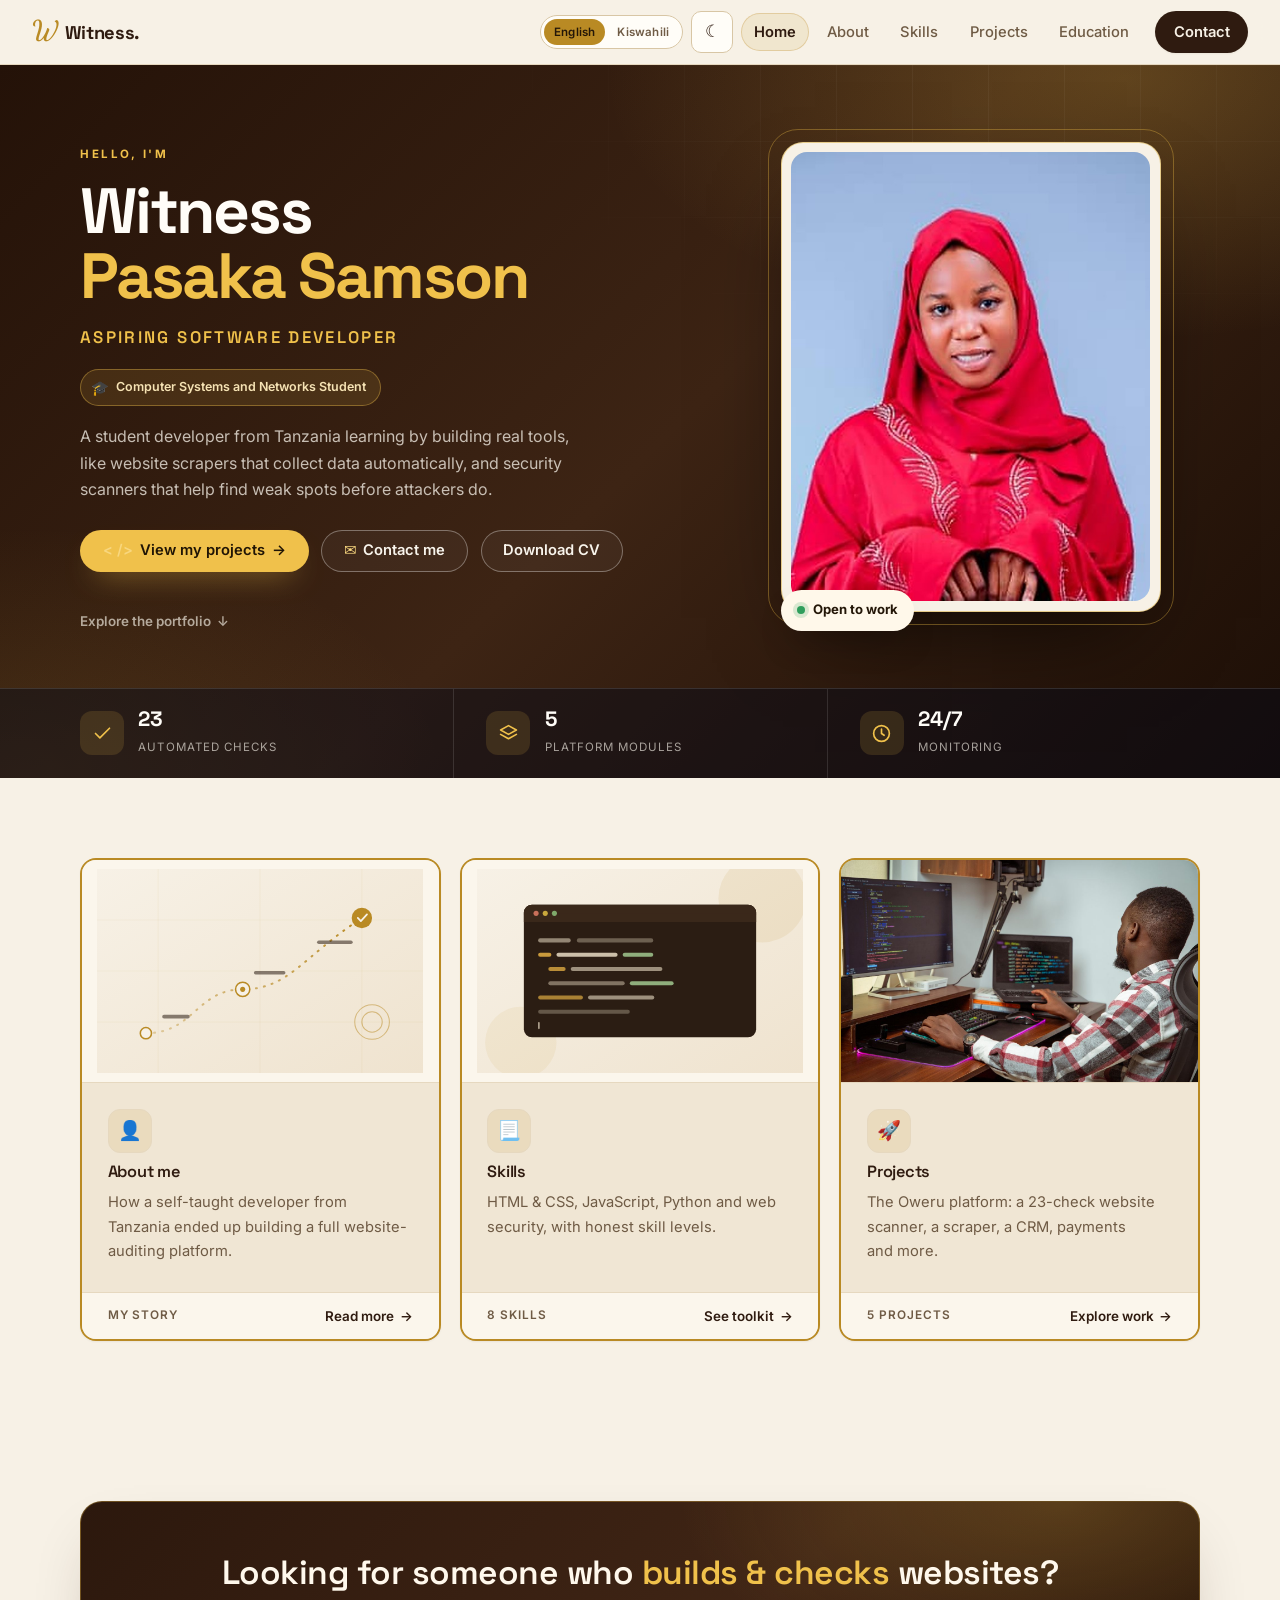
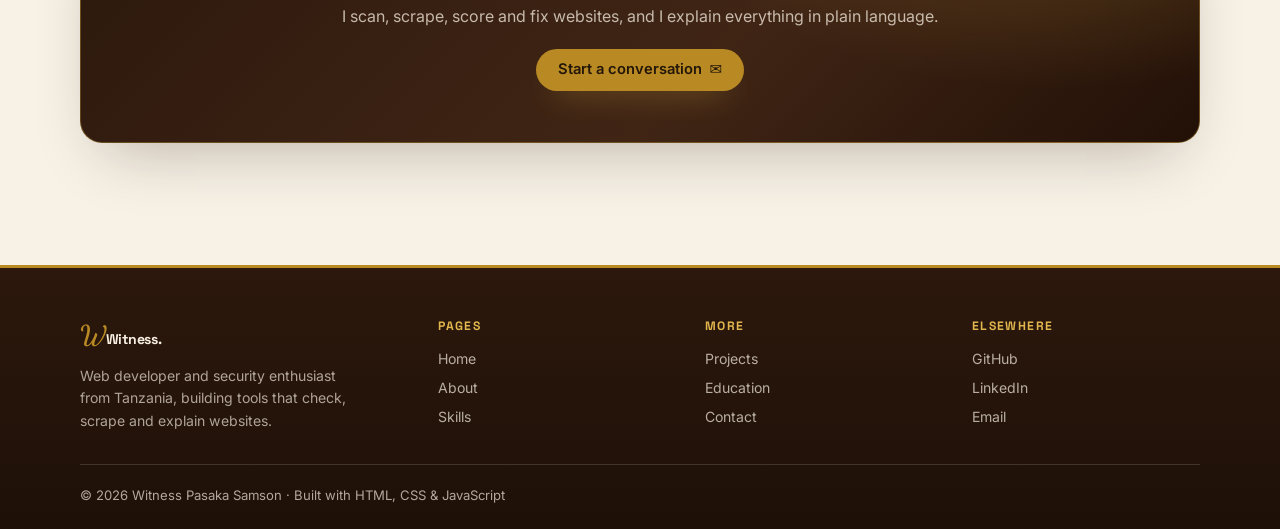
==== commit 6661345f: "Add print-ready CV page and link it from home and contact Generated a CV from existing portfolio con" ====
--- a/index.html
+++ b/index.html
@@ -87,6 +87,7 @@
             <div class="hero-buttons">
               <a href="projects.html" class="btn btn-primary"><span class="code" aria-hidden="true">&lt; /&gt;</span> View my projects <span aria-hidden="true">&rarr;</span></a>
               <a href="contact.html" class="btn btn-outline"><span class="mail" aria-hidden="true">&#9993;</span> Contact me</a>
+              <a href="cv.html" class="btn btn-outline">Download CV</a>
             </div>
             <a class="hero-scroll" href="#highlights">Explore the portfolio <span aria-hidden="true">&darr;</span></a>
           </div>
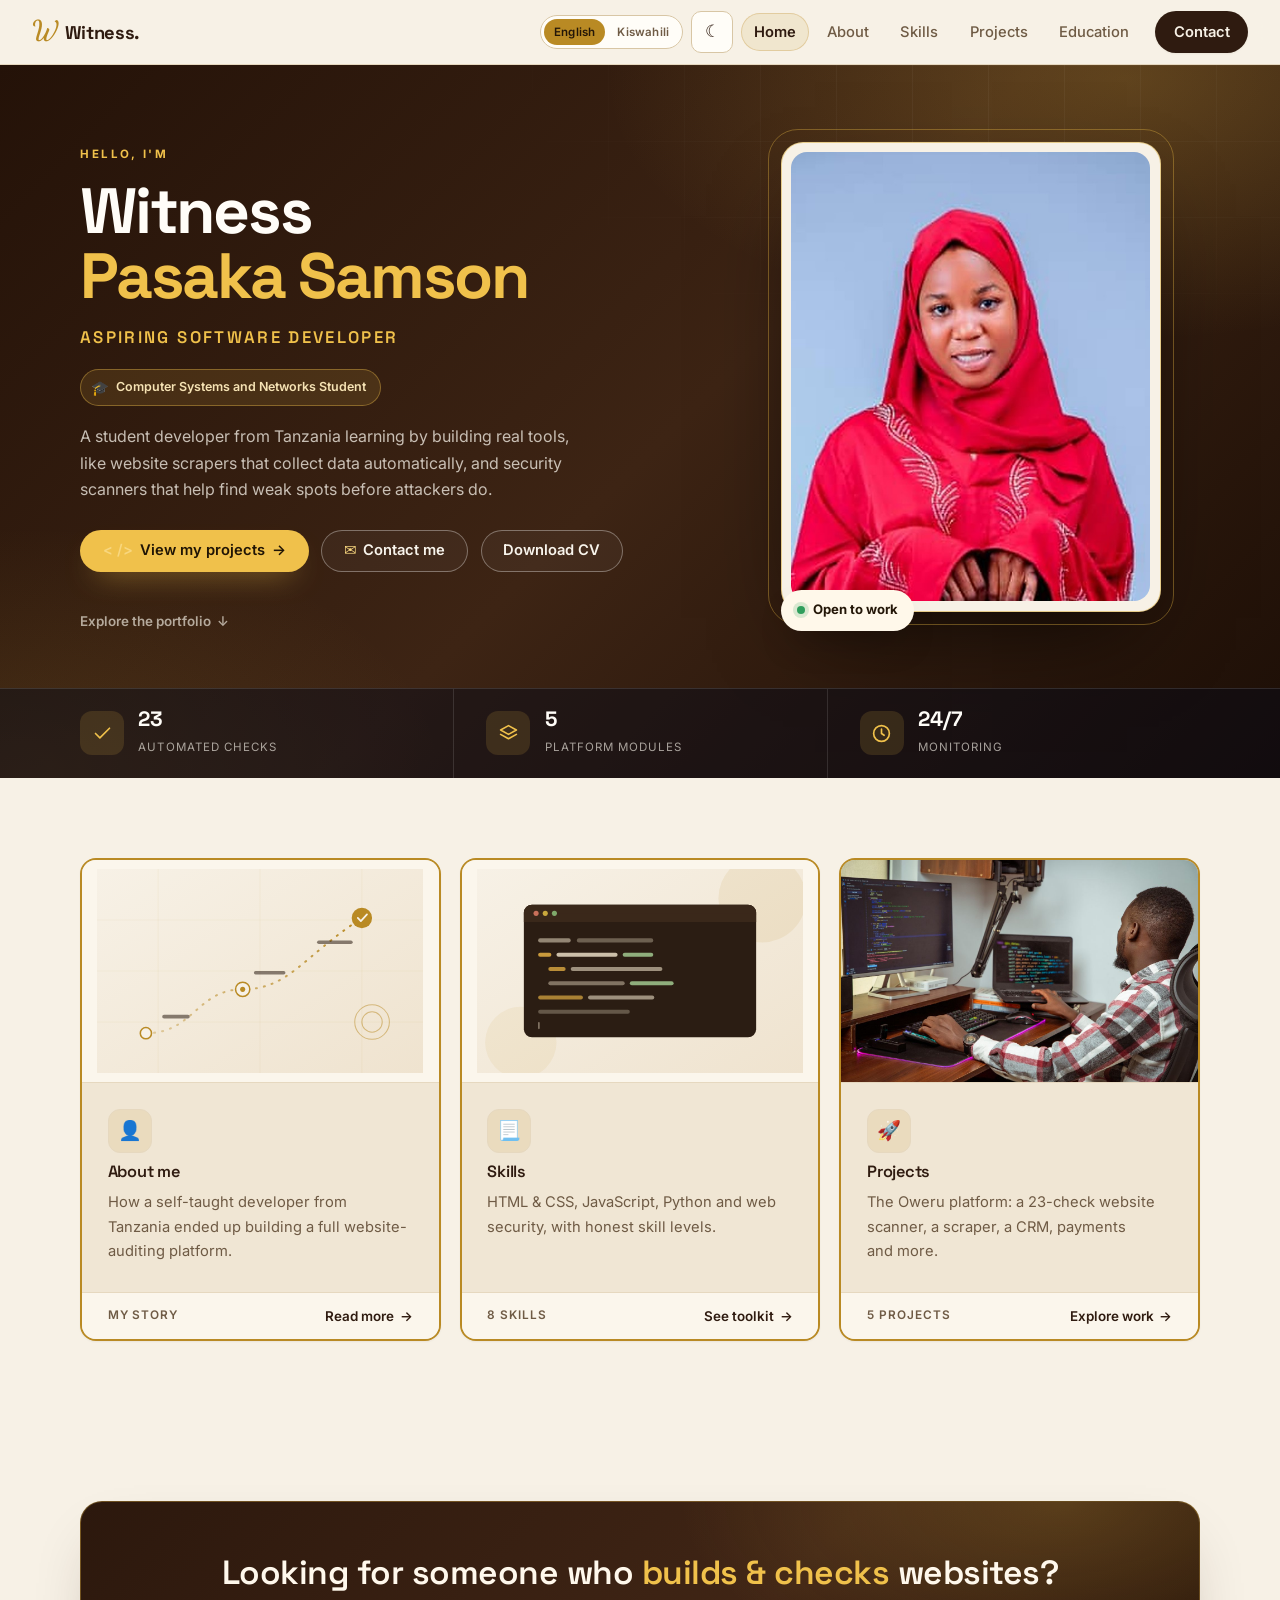
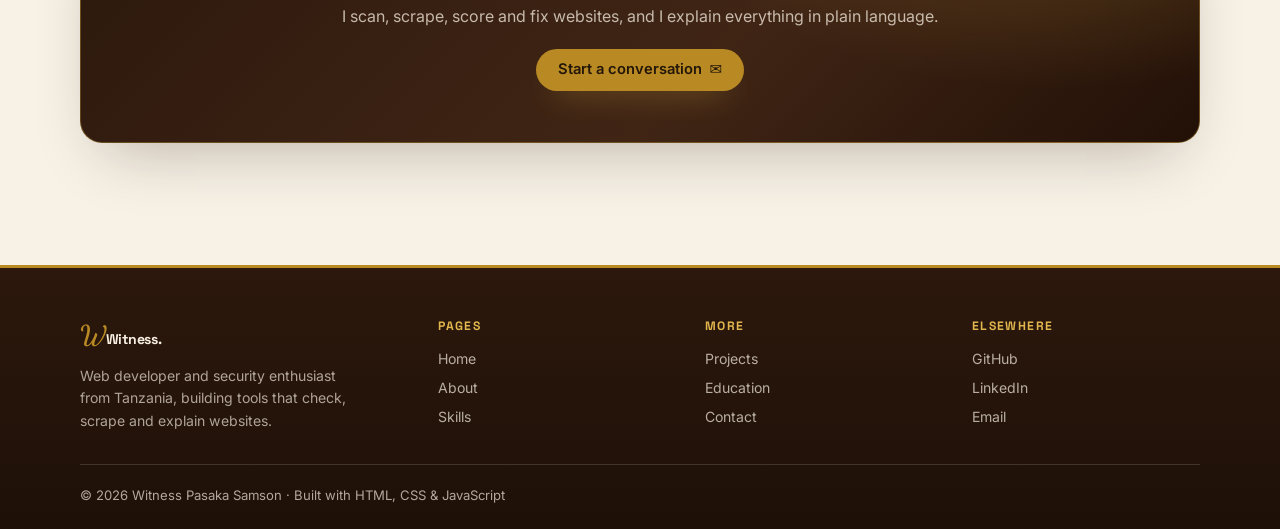
==== commit 137ef7e2: "Add staggered scroll-reveal animations and use short .vercel.app URL Reveal group children individua" ====
--- a/index.html
+++ b/index.html
@@ -9,7 +9,7 @@
   <link rel="icon" href="data:image/svg+xml,<svg xmlns='http://www.w3.org/2000/svg' viewBox='0 0 32 32'><rect width='32' height='32' rx='7' fill='%233a2316'/><text x='16' y='22' text-anchor='middle' font-size='18' fill='%23c9a227' font-family='sans-serif' font-weight='700'>W</text></svg>" />
   <meta name="theme-color" content="#3a2316" />
   <meta name="robots" content="index, follow, max-image-preview:large" />
-  <link rel="canonical" href="https://witnessamson047.github.io/" />
+  <link rel="canonical" href="https://witnesssamson.vercel.app/" />
   <meta property="og:site_name" content="Witness Pasaka Samson — Portfolio" />
   <meta property="og:locale" content="en_US" />
   <meta property="og:locale:alternate" content="sw_TZ" />
@@ -29,14 +29,14 @@
   <meta property="og:title" content="Witness Pasaka Samson — Web Developer &amp; Security Enthusiast" />
   <meta property="og:description" content="Portfolio of Witness Pasaka Samson — self-taught web developer from Tanzania building website scrapers, security scanners and the Oweru Tech Solutions platform." />
   <meta property="og:type" content="website" />
-  <meta property="og:url" content="https://witnessamson047.github.io/" />
-  <meta property="og:image" content="https://witnessamson047.github.io/images/profile.jpg" />
+  <meta property="og:url" content="https://witnesssamson.vercel.app/" />
+  <meta property="og:image" content="https://witnesssamson.vercel.app/images/profile.jpg" />
   <meta property="og:image:width" content="1200" />
   <meta property="og:image:height" content="630" />
   <meta name="twitter:card" content="summary_large_image" />
   <meta name="twitter:title" content="Witness Pasaka Samson — Web Developer &amp; Security Enthusiast" />
   <meta name="twitter:description" content="Portfolio of Witness Pasaka Samson — self-taught web developer from Tanzania building website scrapers, security scanners and the Oweru Tech Solutions platform." />
-  <meta name="twitter:image" content="https://witnessamson047.github.io/images/profile.jpg" />
+  <meta name="twitter:image" content="https://witnesssamson.vercel.app/images/profile.jpg" />
   <link rel="preconnect" href="https://fonts.gstatic.com" crossorigin />
   <link href="https://fonts.googleapis.com/css2?family=Inter:wght@400;500;600;700&family=Space+Grotesk:wght@500;600;700&family=Dancing+Script:wght@600;700&display=swap" rel="stylesheet" />
 </head>
--- a/styles.css
+++ b/styles.css
@@ -1467,12 +1467,22 @@
 }
 
 /* =============================== 11. Motion ============================== */
-[data-fade] {
+/* Reveal on scroll — each group's children rise in one after another.
+   Only active when JavaScript is available (html.js-reveal), so the page
+   is always readable without it. Only opacity/transform animate, so the
+   layout never shifts. */
+html.js-reveal [data-fade] .reveal-item {
   opacity: 0;
-  transform: translateY(18px);
+  transform: translateY(22px);
   transition: opacity 0.7s var(--ease), transform 0.7s var(--ease);
-}
-[data-fade].visible { opacity: 1; transform: none; }
+  transition-delay: var(--reveal-delay, 0ms);
+  will-change: opacity, transform;
+}
+html.js-reveal [data-fade] .reveal-item.is-revealed {
+  opacity: 1;
+  transform: none;
+  will-change: auto;
+}
 
 @media (prefers-reduced-motion: reduce) {
   html { scroll-behavior: auto; }
@@ -1482,7 +1492,11 @@
     animation-duration: 0.01ms !important;
     transition-duration: 0.01ms !important;
   }
-  [data-fade] { opacity: 1; transform: none; }
+  html.js-reveal [data-fade] .reveal-item {
+    opacity: 1;
+    transform: none;
+    transition: none;
+  }
 }
 
 /* ============================ 12. Responsive ============================= */
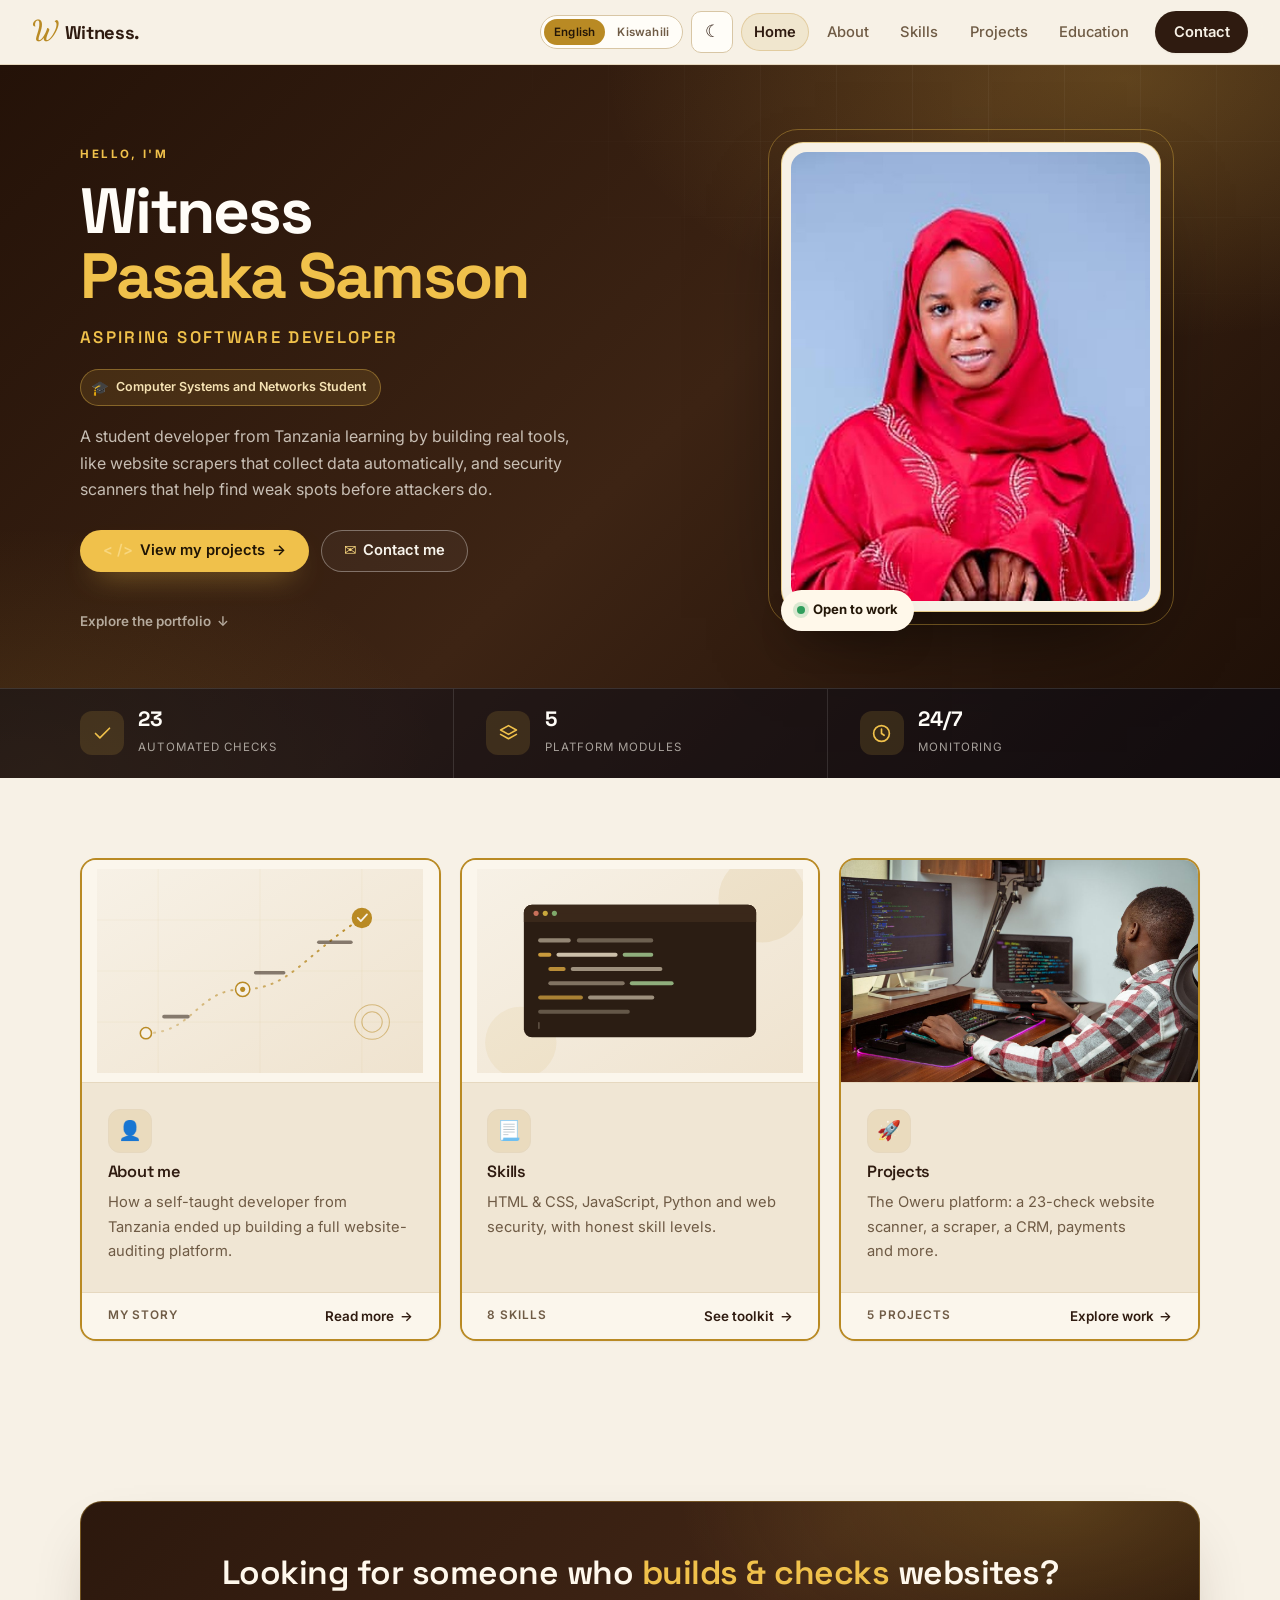
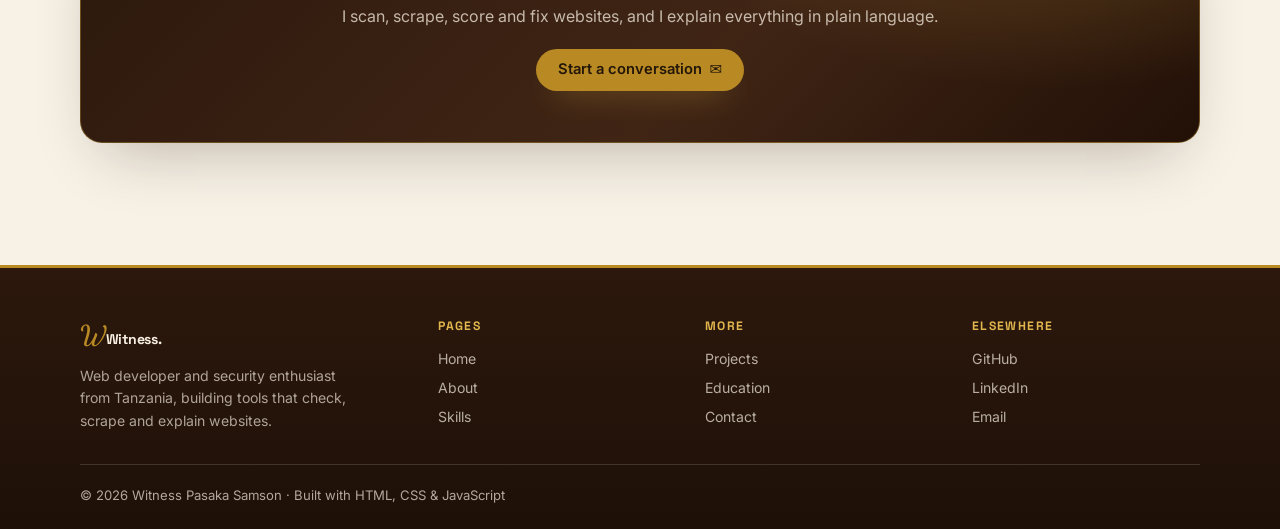
==== commit 86049785: "Remove the CV button from the home hero Keep the CV reachable from the contact page instead of the l" ====
--- a/index.html
+++ b/index.html
@@ -87,7 +87,6 @@
             <div class="hero-buttons">
               <a href="projects.html" class="btn btn-primary"><span class="code" aria-hidden="true">&lt; /&gt;</span> View my projects <span aria-hidden="true">&rarr;</span></a>
               <a href="contact.html" class="btn btn-outline"><span class="mail" aria-hidden="true">&#9993;</span> Contact me</a>
-              <a href="cv.html" class="btn btn-outline">Download CV</a>
             </div>
             <a class="hero-scroll" href="#highlights">Explore the portfolio <span aria-hidden="true">&darr;</span></a>
           </div>
